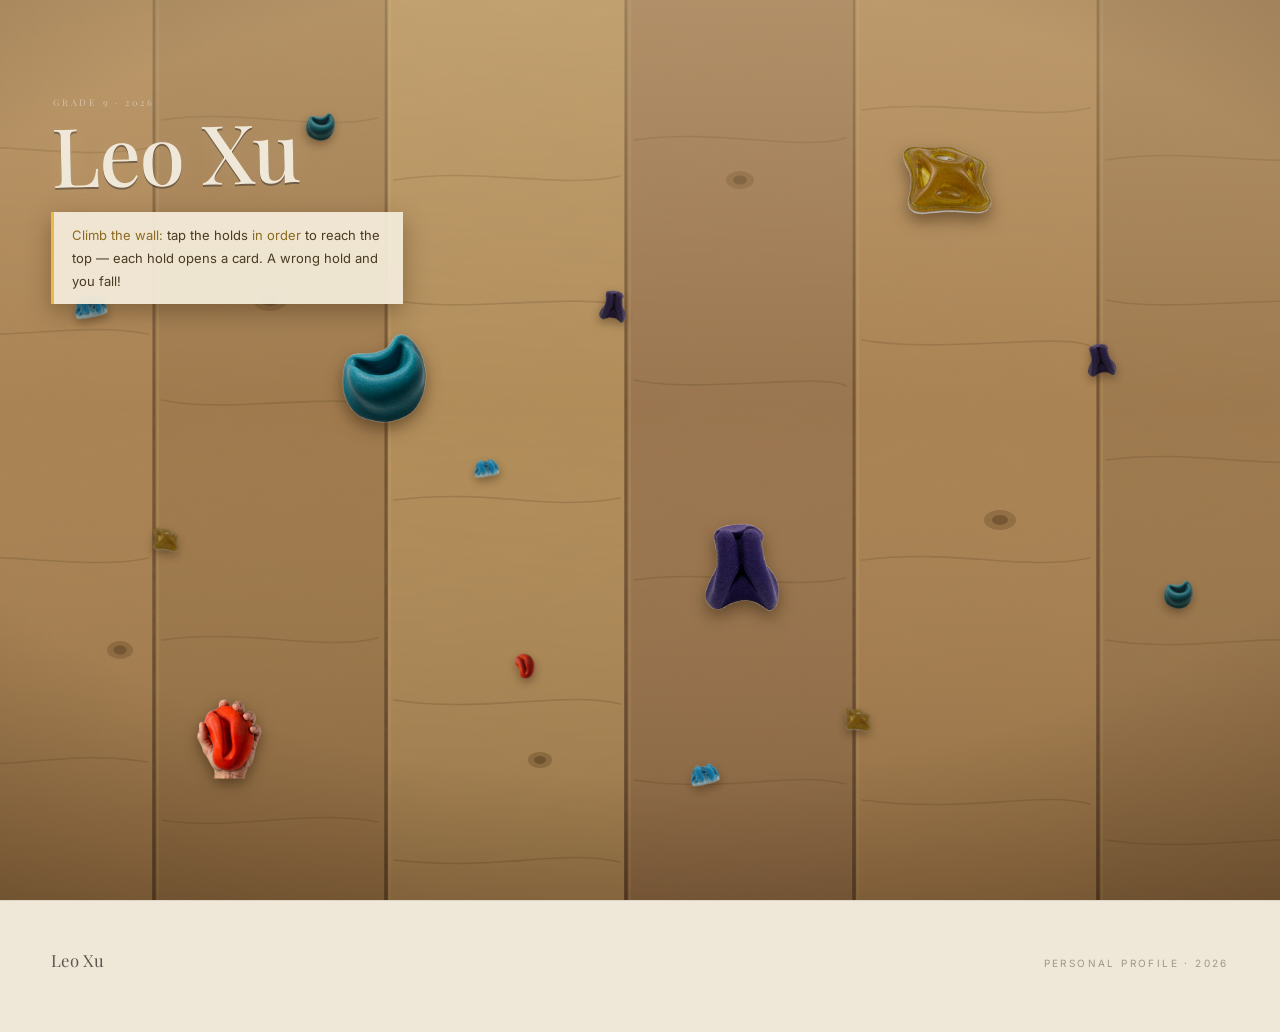
==== index.html @ c15e70cd "Hand now grips a colored hold instead of floating over it - New grip pose photos via image-to-image " ====
<!DOCTYPE html>
<html lang="en">
<head>
  <meta charset="utf-8" />
  <meta name="viewport" content="width=device-width, initial-scale=1" />
  <title>Leo Xu</title>
  <meta name="description" content="Leo Xu — personal profile. Climb the wall: tap the holds in order to explore." />

  <link rel="preconnect" href="https://fonts.googleapis.com" />
  <link rel="preconnect" href="https://fonts.gstatic.com" crossorigin />
  <link
    href="https://fonts.googleapis.com/css2?family=Playfair+Display:ital,wght@0,400;0,500;0,600;1,400&family=Inter:wght@300;400&display=swap"
    rel="stylesheet"
  />
  <link rel="stylesheet" href="css/style.css" />
</head>

<body>
  <!-- ===================== Climbing wall ===================== -->
  <!-- The whole site IS this wall. Four holds form a route from the ground
       to the top; tap them in order (Help is the last, at the top). Each
       hold opens a popup card. A wrong hold makes you fall and resets. -->
  <main class="wall" id="wall">
    <!-- wooden rock face -->
    <svg class="wall__rock" viewBox="0 0 1440 900" preserveAspectRatio="xMidYMid slice" aria-hidden="true" focusable="false">
      <defs>
        <filter id="woodGrain" x="0" y="0" width="100%" height="100%">
          <feTurbulence type="fractalNoise" baseFrequency="0.016 0.12" numOctaves="4" seed="9" stitchTiles="stitch" />
          <feColorMatrix type="matrix" values="0 0 0 0 0.30  0 0 0 0 0.20  0 0 0 0 0.09  0 0 0 0.45 0" />
        </filter>
        <linearGradient id="woodBase" x1="0" y1="0" x2="0" y2="1">
          <stop offset="0%" stop-color="#b28d5a" />
          <stop offset="55%" stop-color="#966f45" />
          <stop offset="100%" stop-color="#75573a" />
        </linearGradient>
        <linearGradient id="woodLight" x1="0" y1="0" x2="0" y2="1">
          <stop offset="0%" stop-color="#f0d9ae" stop-opacity="0.30" />
          <stop offset="45%" stop-color="#f0d9ae" stop-opacity="0.05" />
          <stop offset="100%" stop-color="#3a2410" stop-opacity="0.22" />
        </linearGradient>
      </defs>

      <rect width="1440" height="900" fill="url(#woodBase)" />

      <!-- vertical planks -->
      <g>
        <rect x="0" y="0" width="232" height="900" fill="#a87f4f" />
        <rect x="236" y="0" width="228" height="900" fill="#9c7548" />
        <rect x="468" y="0" width="236" height="900" fill="#b08a56" />
        <rect x="708" y="0" width="224" height="900" fill="#96704a" />
        <rect x="936" y="0" width="240" height="900" fill="#a87f4f" />
        <rect x="1180" y="0" width="260" height="900" fill="#9a7449" />
      </g>

      <!-- plank seams: shadow + highlight -->
      <g stroke="#4a3016" stroke-opacity="0.6" stroke-width="3">
        <line x1="234" y1="0" x2="234" y2="900" />
        <line x1="466" y1="0" x2="466" y2="900" />
        <line x1="706" y1="0" x2="706" y2="900" />
        <line x1="934" y1="0" x2="934" y2="900" />
        <line x1="1178" y1="0" x2="1178" y2="900" />
      </g>
      <g stroke="#d9b985" stroke-opacity="0.22" stroke-width="1.5">
        <line x1="238" y1="0" x2="238" y2="900" />
        <line x1="470" y1="0" x2="470" y2="900" />
        <line x1="710" y1="0" x2="710" y2="900" />
        <line x1="938" y1="0" x2="938" y2="900" />
        <line x1="1182" y1="0" x2="1182" y2="900" />
      </g>

      <!-- wood grain -->
      <g stroke="#5a3d1e" stroke-opacity="0.28" fill="none" stroke-width="1.6" stroke-linecap="round">
        <path d="M6 150 C 70 138, 150 162, 228 148" />
        <path d="M6 330 C 80 344, 160 320, 228 334" />
        <path d="M6 560 C 60 548, 170 572, 228 558" />
        <path d="M6 760 C 90 774, 140 748, 228 762" />
        <path d="M242 120 C 320 108, 400 132, 458 118" />
        <path d="M242 400 C 300 414, 420 392, 458 406" />
        <path d="M242 640 C 330 628, 400 652, 458 638" />
        <path d="M242 820 C 310 832, 390 808, 458 822" />
        <path d="M474 180 C 560 166, 640 190, 700 176" />
        <path d="M474 300 C 540 314, 660 292, 700 306" />
        <path d="M474 500 C 580 488, 620 512, 700 498" />
        <path d="M474 700 C 560 714, 650 690, 700 704" />
        <path d="M474 860 C 580 872, 640 848, 700 862" />
        <path d="M714 140 C 800 128, 880 152, 926 138" />
        <path d="M714 380 C 780 394, 900 372, 926 386" />
        <path d="M714 580 C 800 568, 860 592, 926 578" />
        <path d="M714 780 C 810 794, 870 770, 926 784" />
        <path d="M942 110 C 1030 98, 1110 122, 1170 108" />
        <path d="M942 340 C 1020 354, 1140 332, 1170 346" />
        <path d="M942 560 C 1040 548, 1100 572, 1170 558" />
        <path d="M942 800 C 1050 814, 1120 790, 1170 804" />
        <path d="M1186 160 C 1270 146, 1350 170, 1434 156" />
        <path d="M1186 300 C 1250 314, 1370 292, 1434 306" />
        <path d="M1186 460 C 1280 448, 1340 472, 1434 458" />
        <path d="M1186 640 C 1270 654, 1350 630, 1434 644" />
        <path d="M1186 840 C 1290 854, 1360 830, 1434 844" />
      </g>

      <!-- knots -->
      <g>
        <ellipse cx="350" cy="300" rx="17" ry="11" fill="#6b4a24" opacity="0.45" />
        <ellipse cx="350" cy="300" rx="9" ry="6" fill="#4a3016" opacity="0.5" />
        <ellipse cx="350" cy="300" rx="3.5" ry="2.5" fill="#3a2410" opacity="0.55" />
        <ellipse cx="820" cy="180" rx="14" ry="9" fill="#6b4a24" opacity="0.45" />
        <ellipse cx="820" cy="180" rx="7" ry="4.5" fill="#4a3016" opacity="0.5" />
        <ellipse cx="1080" cy="520" rx="16" ry="10" fill="#6b4a24" opacity="0.45" />
        <ellipse cx="1080" cy="520" rx="8" ry="5" fill="#4a3016" opacity="0.5" />
        <ellipse cx="200" cy="650" rx="13" ry="9" fill="#6b4a24" opacity="0.45" />
        <ellipse cx="200" cy="650" rx="6.5" ry="4.5" fill="#4a3016" opacity="0.5" />
        <ellipse cx="620" cy="760" rx="12" ry="8" fill="#6b4a24" opacity="0.45" />
        <ellipse cx="620" cy="760" rx="6" ry="4" fill="#4a3016" opacity="0.5" />
      </g>

      <!-- grain + light -->
      <rect width="1440" height="900" filter="url(#woodGrain)" opacity="0.4" />
      <rect width="1440" height="900" fill="url(#woodLight)" />
    </svg>

    <!-- climbing route — one segment per gap, revealed as holds light up -->
    <svg class="wall__route" viewBox="0 0 100 100" preserveAspectRatio="none" aria-hidden="true" focusable="false">
      <line class="route-seg" x1="18" y1="82" x2="58" y2="63" />
      <line class="route-seg" x1="58" y1="63" x2="30" y2="42" />
      <line class="route-seg" x1="30" y1="42" x2="74" y2="20" />
    </svg>

    <!-- decorative holds — just for looks, not part of the route -->
    <div class="dholds" aria-hidden="true">
      <span class="dhold dhold--blue" style="--x: 7%; --y: 34%; --s: 34px; --r: -12deg"></span>
      <span class="dhold dhold--amber" style="--x: 13%; --y: 60%; --s: 28px; --r: 8deg"></span>
      <span class="dhold dhold--teal" style="--x: 25%; --y: 14%; --s: 30px; --r: 14deg"></span>
      <span class="dhold dhold--red" style="--x: 41%; --y: 74%; --s: 26px; --r: -8deg"></span>
      <span class="dhold dhold--purple" style="--x: 48%; --y: 34%; --s: 32px; --r: 10deg"></span>
      <span class="dhold dhold--blue" style="--x: 55%; --y: 86%; --s: 30px; --r: -14deg"></span>
      <span class="dhold dhold--amber" style="--x: 67%; --y: 80%; --s: 28px; --r: 6deg"></span>
      <span class="dhold dhold--purple" style="--x: 86%; --y: 40%; --s: 34px; --r: -6deg"></span>
      <span class="dhold dhold--teal" style="--x: 92%; --y: 66%; --s: 30px; --r: 12deg"></span>
      <span class="dhold dhold--blue" style="--x: 38%; --y: 52%; --s: 26px; --r: -10deg"></span>
    </div>

    <!-- chalk title + how-to hint -->
    <div class="wall__head">
      <p class="wall__eyebrow">Grade 9 &middot; 2026</p>
      <h1 class="wall__name">Leo Xu</h1>
      <p class="wall__hint">
        <b>Climb the wall:</b> tap the holds <b>in order</b> to reach the top
        &mdash; each hold opens a card. A wrong hold and you fall!
      </p>
    </div>

    <!-- the hand (photo) — gripping the current hold -->
    <div class="climber" id="climber" aria-hidden="true">
      <img src="assets/holds/grip-red.png" alt="" width="284" height="284" />
    </div>

    <!-- ===================== Holds (climb order) ====================
         1. About me (ground, left)      2. Rock Climbing (right)
         3. Projects (left)              4. Help (the top, last)       -->
    <button
      class="hold hold--red"
      type="button"
      data-step="0"
      data-modal="modal-about"
      data-name="About me"
      data-color="red"
      style="--x: 18%; --y: 82%"
      aria-label="Climbing hold 1 of 4 — About me"
    >
      <span class="hold__rock" aria-hidden="true"></span>
      <span class="hold__tag" aria-hidden="true">About me</span>
    </button>

    <button
      class="hold hold--purple"
      type="button"
      data-step="1"
      data-modal="modal-climbing"
      data-name="Rock Climbing"
      data-color="purple"
      style="--x: 58%; --y: 63%"
      aria-label="Climbing hold 2 of 4 — Rock Climbing"
    >
      <span class="hold__rock" aria-hidden="true"></span>
      <span class="hold__tag" aria-hidden="true">Rock Climbing</span>
    </button>

    <button
      class="hold hold--teal"
      type="button"
      data-step="2"
      data-modal="modal-projects"
      data-name="Projects"
      data-color="teal"
      style="--x: 30%; --y: 42%"
      aria-label="Climbing hold 3 of 4 — Projects"
    >
      <span class="hold__rock" aria-hidden="true"></span>
      <span class="hold__tag" aria-hidden="true">Projects</span>
    </button>

    <button
      class="hold hold--amber"
      type="button"
      data-step="3"
      data-modal="modal-help"
      data-name="Help"
      data-color="amber"
      style="--x: 74%; --y: 20%"
      aria-label="Climbing hold 4 of 4 — Help, the last hold"
    >
      <span class="hold__rock" aria-hidden="true"></span>
      <span class="hold__tag" aria-hidden="true">Help</span>
    </button>

    <!-- feedback is purely visual: holds light up, the wall shakes, the route falls -->
  </main>

  <!-- ===================== Footer ===================== -->
  <footer class="site-footer">
    <p class="site-footer__mark">Leo Xu</p>
    <p class="site-footer__meta">Personal profile &middot; 2026</p>
  </footer>

  <!-- ===================== Popup cards ===================== -->
  <!-- TODO(About me): 占位内容——以后把真正的自我介绍放在这段 modal__text 里即可 -->
  <div class="modal" id="modal-about" aria-hidden="true">
    <div class="modal__backdrop" data-close></div>
    <div class="modal__panel" role="dialog" aria-modal="true" aria-labelledby="modal-about-title">
      <button class="modal__close" type="button" data-close aria-label="Close">
        <svg viewBox="0 0 16 16" width="13" height="13" aria-hidden="true"><path d="M2 2 L14 14 M14 2 L2 14" stroke="currentColor" stroke-width="2" stroke-linecap="round" fill="none"/></svg>
      </button>
      <div class="modal__body">
        <p class="modal__eyebrow">Leo Xu &middot; Grade 9 &middot; 2026</p>
        <h2 class="modal__title" id="modal-about-title">About me</h2>
        <p class="modal__text">
          This card is a work in progress &mdash; I'm still deciding what
          belongs here. For now, the quickest way to know me is through
          what I can help with.
        </p>
      </div>
    </div>
  </div>

  <!-- TODO(Rock Climbing): 占位内容——以后把攀岩故事/照片放在这段 modal__text 里即可 -->
  <div class="modal" id="modal-climbing" aria-hidden="true">
    <div class="modal__backdrop" data-close></div>
    <div class="modal__panel" role="dialog" aria-modal="true" aria-labelledby="modal-climbing-title">
      <button class="modal__close" type="button" data-close aria-label="Close">
        <svg viewBox="0 0 16 16" width="13" height="13" aria-hidden="true"><path d="M2 2 L14 14 M14 2 L2 14" stroke="currentColor" stroke-width="2" stroke-linecap="round" fill="none"/></svg>
      </button>
      <div class="modal__body">
        <p class="modal__eyebrow">Leo Xu &middot; Grade 9 &middot; 2026</p>
        <h2 class="modal__title" id="modal-climbing-title">Rock Climbing</h2>
        <p class="modal__text">
          Nothing here yet &mdash; indoor walls, chalked hands, and the
          quiet before the first move. Check back soon.
        </p>
      </div>
    </div>
  </div>

  <!-- TODO(Projects): 占位内容——以后把做过的项目放在这段 modal__text 里即可 -->
  <div class="modal" id="modal-projects" aria-hidden="true">
    <div class="modal__backdrop" data-close></div>
    <div class="modal__panel" role="dialog" aria-modal="true" aria-labelledby="modal-projects-title">
      <button class="modal__close" type="button" data-close aria-label="Close">
        <svg viewBox="0 0 16 16" width="13" height="13" aria-hidden="true"><path d="M2 2 L14 14 M14 2 L2 14" stroke="currentColor" stroke-width="2" stroke-linecap="round" fill="none"/></svg>
      </button>
      <div class="modal__body">
        <p class="modal__eyebrow">Leo Xu &middot; Grade 9 &middot; 2026</p>
        <h2 class="modal__title" id="modal-projects-title">Projects</h2>
        <p class="modal__text">
          Nothing here yet &mdash; this website itself started as a design
          file, so it will probably be the first thing on the list.
        </p>
      </div>
    </div>
  </div>

  <!-- Help — the last hold. TODO(Help): 三张提议卡内容可继续修改 -->
  <div class="modal" id="modal-help" aria-hidden="true">
    <div class="modal__backdrop" data-close></div>
    <div class="modal__panel" role="dialog" aria-modal="true" aria-labelledby="modal-help-title">
      <button class="modal__close" type="button" data-close aria-label="Close">
        <svg viewBox="0 0 16 16" width="13" height="13" aria-hidden="true"><path d="M2 2 L14 14 M14 2 L2 14" stroke="currentColor" stroke-width="2" stroke-linecap="round" fill="none"/></svg>
      </button>
      <div class="modal__body">
        <p class="modal__eyebrow">Ask me about &middot; I can help you with</p>
        <h2 class="modal__title" id="modal-help-title">How I can help</h2>
        <p class="modal__sub">
          Not a class &mdash; just things I enjoy doing together. Pick one
          and say hi.
        </p>

        <div class="offers">
          <!-- Offer 01: Delta Force — coin runs -->
          <article class="offer">
            <div class="offer__head">
              <p class="offer__eyebrow">Offer 01 &middot; Gaming</p>
              <h3 class="offer__title">Delta Force &middot; 跑币</h3>
              <p class="offer__summary">
                Farm maps together and learn to extract safely &mdash; I'll
                show you the routes that pay.
              </p>
            </div>
            <details class="offer__details">
              <summary class="offer__toggle">
                <span>Activity details</span>
                <span class="offer__toggle-icon" aria-hidden="true"></span>
              </summary>
              <div class="offer__body">
                <dl class="offer__row">
                  <dt>Who</dt>
                  <dd>Anyone who wants to learn the game or find regular teammates.</dd>
                </dl>
                <dl class="offer__row">
                  <dt>What</dt>
                  <dd>Co-op runs &mdash; learn the routes, loot smart, and get out alive together.</dd>
                </dl>
                <dl class="offer__row">
                  <dt>Time</dt>
                  <dd>About 1 hour, 1&ndash;2 times a week.</dd>
                </dl>
                <dl class="offer__row">
                  <dt>Start</dt>
                  <dd>Say &ldquo;want to run?&rdquo; at school &mdash; first run I'll lead.</dd>
                </dl>
              </div>
            </details>
          </article>

          <!-- Offer 02: Genshin Impact — daily grinding -->
          <article class="offer">
            <div class="offer__head">
              <p class="offer__eyebrow">Offer 02 &middot; Gaming</p>
              <h3 class="offer__title">Genshin Impact &middot; 代肝</h3>
              <p class="offer__summary">
                Dailies, resin, and events &mdash; clear them together, or
                get a plan for what's worth your time.
              </p>
            </div>
            <details class="offer__details">
              <summary class="offer__toggle">
                <span>Activity details</span>
                <span class="offer__toggle-icon" aria-hidden="true"></span>
              </summary>
              <div class="offer__body">
                <dl class="offer__row">
                  <dt>Who</dt>
                  <dd>Anyone learning the game or coming back after a break.</dd>
                </dl>
                <dl class="offer__row">
                  <dt>What</dt>
                  <dd>Play together &mdash; dailies, resin, and a plan for what to level first.</dd>
                </dl>
                <dl class="offer__row">
                  <dt>Time</dt>
                  <dd>A few 30-minute slots a week.</dd>
                </dl>
                <dl class="offer__row">
                  <dt>Start</dt>
                  <dd>Tell me what you're working on and we'll book a slot.</dd>
                </dl>
              </div>
            </details>
          </article>

          <!-- Offer 03: Craftsmanship -->
          <article class="offer">
            <div class="offer__head">
              <p class="offer__eyebrow">Offer 03 &middot; Craft</p>
              <h3 class="offer__title">Craftsmanship</h3>
              <p class="offer__summary">
                Take one idea from rough sketch to something you can hold.
              </p>
            </div>
            <details class="offer__details">
              <summary class="offer__toggle">
                <span>Activity details</span>
                <span class="offer__toggle-icon" aria-hidden="true"></span>
              </summary>
              <div class="offer__body">
                <dl class="offer__row">
                  <dt>Who</dt>
                  <dd>Anyone who wants to make something but doesn't know where to start.</dd>
                </dl>
                <dl class="offer__row">
                  <dt>What</dt>
                  <dd>One small project, start to finish &mdash; sketch, materials, and fixing mistakes together.</dd>
                </dl>
                <dl class="offer__row">
                  <dt>Time</dt>
                  <dd>A weekend session every other week, 1&ndash;2 hours.</dd>
                </dl>
                <dl class="offer__row">
                  <dt>Start</dt>
                  <dd>Bring an idea (or just curiosity) and we'll book a weekend.</dd>
                </dl>
              </div>
            </details>
          </article>
        </div>

        <p class="help__outro">
          Ready? Catch me at school, or
          <a href="https://github.com/KittyCX" target="_blank" rel="noopener">ping me on GitHub</a>.
        </p>
      </div>
    </div>
  </div>

  <script src="js/climb.js"></script>
</body>
</html>
---- css/style.css ----
/* ==========================================================================
   Leo Xu — personal profile page
   The whole site is one page: a wooden climbing wall. Tap the holds in
   order to climb; each hold lights up and opens a popup card.
   Tokens: warm wood + gold + chalk paper.
   ========================================================================== */

/* --------------------------------------------------------------------------
   1. Design tokens
   -------------------------------------------------------------------------- */
:root {
  /* palette — sampled from the design canvas */
  --ink-900: #070c1c;
  --ink-800: #0b1126;

  --gold-500: #e9b949;
  --gold-400: #f0c463;
  --gold-200: #fbe7b8;

  --paper-50: #efe7d8;
  --paper-700: #5d564c;

  /* type */
  --font-display: "Playfair Display", "Iowan Old Style", Georgia, serif;
  --font-body: "Inter", -apple-system, BlinkMacSystemFont, "Segoe UI", Roboto, sans-serif;

  --text-section: clamp(20px, 2.2vw, 30px);
  --text-eyebrow: clamp(9px, 0.72vw, 10px);
  --text-note: clamp(12px, 1vw, 14px);

  /* layout */
  --gutter: clamp(20px, 4vw, 58px);
}

/* --------------------------------------------------------------------------
   2. Reset
   -------------------------------------------------------------------------- */
*,
*::before,
*::after {
  box-sizing: border-box;
}

html {
  scroll-behavior: smooth;
}

body {
  margin: 0;
  background: var(--paper-50);
  color: var(--ink-800);
  font-family: var(--font-body);
  font-size: 16px;
  line-height: 1.6;
  -webkit-font-smoothing: antialiased;
  -moz-osx-font-smoothing: grayscale;
  overflow-x: hidden;
}

img {
  max-width: 100%;
  height: auto;
}

::selection {
  background: rgba(233, 185, 73, 0.28);
}

/* --------------------------------------------------------------------------
   3. Climbing wall (the whole homepage)
   -------------------------------------------------------------------------- */
.wall {
  position: relative;
  min-height: 100vh;
  overflow: hidden;
  background: linear-gradient(180deg, #a87f4f 0%, #75573a 100%);
}

.wall__rock,
.wall__route {
  position: absolute;
  inset: 0;
  width: 100%;
  height: 100%;
  pointer-events: none;
}

.wall__rock {
  z-index: 0;
}

.wall__route {
  z-index: 1;
}

/* edge falloff so the wall feels lit from above */
.wall::after {
  content: "";
  position: absolute;
  inset: 0;
  z-index: 2;
  pointer-events: none;
  background: radial-gradient(115% 85% at 50% 42%, rgba(0, 0, 0, 0) 52%, rgba(38, 22, 6, 0.45) 100%);
}

/* route segments between holds — hidden until both ends are lit */
.route-seg {
  stroke: var(--gold-500);
  stroke-width: 2.5;
  stroke-linecap: round;
  opacity: 0;
  transition: opacity 320ms ease;
  vector-effect: non-scaling-stroke;
}

.route-seg.is-on {
  opacity: 0.85;
}

/* chalk heading + how-to hint */
.wall__head {
  position: absolute;
  z-index: 3;
  top: calc(var(--gutter) + 44px);
  left: var(--gutter);
  max-width: min(540px, 64vw);
}

.wall__eyebrow {
  margin: 0 0 0 2px;
  font-family: var(--font-display);
  font-weight: 400;
  font-size: var(--text-eyebrow);
  letter-spacing: 0.3em;
  text-transform: uppercase;
  color: rgba(239, 231, 216, 0.55);
}

.wall__name {
  margin: 0;
  font-family: var(--font-display);
  font-weight: 500;
  font-size: clamp(44px, 6.4vw, 92px);
  line-height: 0.98;
  letter-spacing: -0.01em;
  color: var(--paper-50);
  text-shadow: 0 2px 0 rgba(7, 12, 28, 0.35), 0 0 26px rgba(239, 231, 216, 0.12);
  transform: rotate(-1.2deg);
}

.wall__hint {
  margin: 22px 0 0;
  display: inline-block;
  max-width: 44ch;
  padding: 12px 18px;
  border-left: 3px solid var(--gold-500);
  background: rgba(243, 234, 217, 0.95);
  box-shadow: 0 8px 22px rgba(46, 28, 8, 0.35);
  font-size: 13px;
  line-height: 1.75;
  color: #4a3a22;
}

.wall__hint b {
  font-weight: 400;
  color: #8a6a1f;
}

/* the climber — a real hand photo gripping the current hold */
.climber {
  position: absolute;
  z-index: 5;
  left: 18%;
  top: 82%;
  height: clamp(150px, 16vw, 230px);
  transform: translate(-50%, -50%);
  filter: drop-shadow(0 5px 7px rgba(46, 28, 8, 0.55));
  pointer-events: none;
}

.climber img {
  display: block;
  height: 100%;
  width: auto;
}

/* the wall hold is replaced by the one in the hand while gripped */
.hold.is-gripped .hold__rock {
  opacity: 0;
}

.climber.is-ready {
  transition: left 550ms cubic-bezier(0.45, 0.05, 0.55, 0.95),
    top 550ms cubic-bezier(0.45, 0.05, 0.55, 0.95);
}

.climber.is-falling img {
  animation: climberFall 850ms cubic-bezier(0.5, 0.05, 0.9, 0.4) forwards;
}

@keyframes climberFall {
  0% {
    transform: translateY(0) rotate(0deg);
    opacity: 1;
  }
  100% {
    transform: translateY(85vh) rotate(520deg);
    opacity: 0;
  }
}

/* the holds */
.hold {
  position: absolute;
  left: var(--x);
  top: var(--y);
  z-index: 4;
  width: clamp(58px, 7vw, 92px);
  height: clamp(58px, 7vw, 92px);
  padding: 0;
  border: 0;
  background: none;
  cursor: pointer;
  transform: translate(-50%, -50%);
  transition: transform 220ms ease, opacity 700ms ease;
}

/* hold photos — generated resin holds with the background removed */
.hold--red .hold__rock { background-image: url("../assets/holds/hold-red.png"); }
.hold--purple .hold__rock { background-image: url("../assets/holds/hold-purple.png"); }
.hold--teal .hold__rock { background-image: url("../assets/holds/hold-teal.png"); }
.hold--amber .hold__rock { background-image: url("../assets/holds/hold-amber.png"); }

.hold__rock {
  position: absolute;
  inset: 0;
  background-position: center;
  background-size: contain;
  background-repeat: no-repeat;
  filter: drop-shadow(0 7px 8px rgba(46, 28, 8, 0.5));
  transition: filter 260ms ease;
}

/* gold halo behind a lit hold */
.hold::before {
  content: "";
  position: absolute;
  inset: -28%;
  border-radius: 50%;
  background: radial-gradient(circle, rgba(233, 185, 73, 0.42) 0%, rgba(233, 185, 73, 0) 68%);
  opacity: 0;
  transition: opacity 300ms ease;
  pointer-events: none;
}

.hold.is-lit::before {
  opacity: 1;
}

.hold:hover {
  transform: translate(-50%, -50%) scale(1.07);
}

.hold:focus-visible {
  outline: 2px solid var(--gold-400);
  outline-offset: 6px;
  border-radius: 50%;
}

.hold.is-lit .hold__rock {
  filter: brightness(1.07) saturate(1.12)
    drop-shadow(0 0 12px rgba(233, 185, 73, 0.95))
    drop-shadow(0 0 34px rgba(233, 185, 73, 0.55))
    drop-shadow(0 7px 8px rgba(46, 28, 8, 0.5));
}

.hold__tag {
  position: absolute;
  left: 50%;
  top: calc(100% + 10px);
  transform: translate(-50%, 5px);
  opacity: 0;
  transition: opacity 260ms ease 120ms, transform 260ms ease 120ms;
  font-size: 10px;
  letter-spacing: 0.24em;
  text-transform: uppercase;
  white-space: nowrap;
  color: rgba(239, 231, 216, 0.9);
  text-shadow: 0 1px 5px rgba(0, 0, 0, 0.7);
}

.hold.is-lit .hold__tag {
  opacity: 1;
  transform: translate(-50%, 0);
}

/* wrong hold */
.hold.is-wrong .hold__rock {
  filter: brightness(0.92) saturate(1.5)
    drop-shadow(0 0 12px rgba(226, 72, 48, 0.9))
    drop-shadow(0 0 30px rgba(226, 72, 48, 0.5));
  animation: holdShake 420ms ease;
}

@keyframes holdShake {
  0%,
  100% {
    transform: translateX(0) rotate(0deg);
  }
  20% {
    transform: translateX(-6px) rotate(-4deg);
  }
  40% {
    transform: translateX(6px) rotate(4deg);
  }
  60% {
    transform: translateX(-4px) rotate(-2deg);
  }
  80% {
    transform: translateX(4px) rotate(2deg);
  }
}

/* decorative holds — realistic texture, no interaction */
.dholds {
  position: absolute;
  inset: 0;
  z-index: 2;
  pointer-events: none;
}

.dhold {
  position: absolute;
  left: var(--x);
  top: var(--y);
  width: var(--s);
  height: var(--s);
  transform: translate(-50%, -50%) rotate(var(--r, 0deg));
  background-position: center;
  background-size: contain;
  background-repeat: no-repeat;
  filter: brightness(0.85) saturate(0.92) drop-shadow(0 4px 5px rgba(46, 28, 8, 0.45));
  opacity: 0.92;
}

.dhold--red { background-image: url("../assets/holds/hold-red.png"); }
.dhold--purple { background-image: url("../assets/holds/hold-purple.png"); }
.dhold--teal { background-image: url("../assets/holds/hold-teal.png"); }
.dhold--amber { background-image: url("../assets/holds/hold-amber.png"); }
.dhold--blue { background-image: url("../assets/holds/hold-blue.png"); }

/* the whole route falls when the climb fails */
.hold.is-falling {
  transform: translate(-50%, calc(-50% + 130vh)) rotate(160deg);
  opacity: 0;
  pointer-events: none;
  transition: transform 750ms cubic-bezier(0.55, 0.06, 0.68, 0.19), opacity 750ms ease;
  transition-delay: var(--fall-delay, 0ms);
}

.wall.is-shake {
  animation: wallShake 420ms ease;
}

@keyframes wallShake {
  0%,
  100% {
    transform: translate(0, 0);
  }
  15% {
    transform: translate(-8px, 3px);
  }
  30% {
    transform: translate(7px, -4px);
  }
  45% {
    transform: translate(-6px, -2px);
  }
  60% {
    transform: translate(5px, 3px);
  }
  80% {
    transform: translate(-3px, 1px);
  }
}

/* --------------------------------------------------------------------------
   4. Popup cards (opened by the holds)
   -------------------------------------------------------------------------- */
.modal {
  position: fixed;
  inset: 0;
  z-index: 200;
  display: none;
  align-items: center;
  justify-content: center;
  padding: var(--gutter);
}

.modal.is-open {
  display: flex;
}

.modal__backdrop {
  position: absolute;
  inset: 0;
  background: rgba(30, 18, 6, 0.66);
  -webkit-backdrop-filter: blur(3px);
  backdrop-filter: blur(3px);
  animation: modalFade 220ms ease;
}

.modal__panel {
  position: relative;
  z-index: 1;
  width: min(760px, 100%);
  max-height: min(86vh, 920px);
  overflow-y: auto;
  background: var(--paper-50);
  border: 1px solid rgba(93, 86, 76, 0.2);
  box-shadow: 0 30px 80px rgba(20, 12, 4, 0.5);
  animation: modalRise 280ms cubic-bezier(0.2, 0.8, 0.3, 1);
}

@keyframes modalFade {
  from {
    opacity: 0;
  }
  to {
    opacity: 1;
  }
}

@keyframes modalRise {
  from {
    opacity: 0;
    transform: translateY(20px) scale(0.98);
  }
  to {
    opacity: 1;
    transform: none;
  }
}

.modal__close {
  position: absolute;
  top: 12px;
  right: 12px;
  z-index: 2;
  display: flex;
  align-items: center;
  justify-content: center;
  width: 34px;
  height: 34px;
  padding: 0;
  border: 1px solid rgba(93, 86, 76, 0.25);
  border-radius: 50%;
  background: rgba(239, 231, 216, 0.9);
  color: var(--paper-700);
  cursor: pointer;
  transition: color 160ms ease, border-color 160ms ease, background-color 160ms ease;
}

.modal__close:hover {
  color: var(--ink-800);
  border-color: var(--gold-500);
  background: #fff;
}

.modal__close:focus-visible {
  outline: 2px solid var(--gold-500);
  outline-offset: 2px;
}

.modal__body {
  padding: clamp(30px, 4.5vw, 52px);
}

.modal__eyebrow {
  margin: 0;
  font-size: 9px;
  letter-spacing: 0.32em;
  text-transform: uppercase;
  color: rgba(233, 185, 73, 0.9);
}

.modal__title {
  margin: 12px 0 0;
  font-family: var(--font-display);
  font-weight: 500;
  font-size: clamp(28px, 3.6vw, 44px);
  line-height: 1.08;
  letter-spacing: 0.01em;
  color: var(--ink-800);
}

.modal__sub {
  margin: 14px 0 0;
  max-width: 52ch;
  font-family: var(--font-display);
  font-style: italic;
  font-size: var(--text-note);
  line-height: 1.8;
  color: var(--paper-700);
}

.modal__text {
  margin: 18px 0 0;
  max-width: 56ch;
  font-size: 15px;
  line-height: 1.85;
  color: var(--paper-700);
}

/* offer cards inside the Help card — one column, they are wide enough */
.modal .offers {
  grid-template-columns: minmax(0, 1fr);
  gap: 20px;
  margin-top: clamp(28px, 4vw, 44px);
}

/* keep the page still while a card is open */
body.has-modal {
  overflow: hidden;
}

/* --------------------------------------------------------------------------
   5. Offer cards (inside the Help popup)
   -------------------------------------------------------------------------- */
.offers {
  display: grid;
  grid-template-columns: repeat(2, minmax(0, 1fr));
  gap: clamp(20px, 3vw, 36px);
  margin-top: clamp(34px, 5vw, 56px);
}

.offer {
  display: flex;
  flex-direction: column;
  background: #f8f3e9;
  border: 1px solid rgba(93, 86, 76, 0.16);
  box-shadow: 0 1px 0 rgba(7, 12, 28, 0.03), 0 18px 40px -34px rgba(7, 12, 28, 0.35);
}

.offer__head {
  padding: clamp(24px, 3vw, 34px) clamp(24px, 3vw, 34px) clamp(18px, 2.4vw, 26px);
  border-bottom: 1px solid rgba(93, 86, 76, 0.12);
}

/* cards without expandable details: no divider above the bottom edge */
.offer__head:last-child {
  border-bottom: 0;
  padding-bottom: clamp(24px, 3vw, 34px);
}

.offer__eyebrow {
  margin: 0;
  font-size: 9px;
  letter-spacing: 0.32em;
  text-transform: uppercase;
  color: rgba(233, 185, 73, 0.85);
}

.offer__title {
  margin: 12px 0 0;
  font-family: var(--font-display);
  font-weight: 500;
  font-size: clamp(24px, 2.6vw, 32px);
  line-height: 1.1;
  letter-spacing: 0.01em;
  color: var(--ink-800);
}

.offer__summary {
  margin: 10px 0 0;
  font-family: var(--font-display);
  font-style: italic;
  font-size: var(--text-note);
  line-height: 1.7;
  color: var(--paper-700);
}

/* expandable details — the card's one interactive control */
.offer__details {
  border-top: 1px solid rgba(93, 86, 76, 0.12);
}

.offer__toggle {
  display: flex;
  align-items: center;
  justify-content: space-between;
  gap: 16px;
  padding: 16px clamp(24px, 3vw, 34px);
  cursor: pointer;
  list-style: none;
  font-size: 10px;
  letter-spacing: 0.26em;
  text-transform: uppercase;
  color: var(--paper-700);
  transition: color 160ms ease, background-color 160ms ease;
  user-select: none;
}

.offer__toggle::-webkit-details-marker {
  display: none;
}

.offer__toggle:hover {
  color: var(--ink-800);
  background: rgba(233, 185, 73, 0.08);
}

.offer__toggle:focus-visible {
  outline: 1px solid var(--gold-500);
  outline-offset: -1px;
}

.offer__toggle-icon {
  flex: none;
  width: 12px;
  height: 12px;
  position: relative;
}

.offer__toggle-icon::before,
.offer__toggle-icon::after {
  content: "";
  position: absolute;
  inset: 0;
  margin: auto;
  background: var(--gold-500);
}

.offer__toggle-icon::before {
  width: 12px;
  height: 1px;
}

.offer__toggle-icon::after {
  width: 1px;
  height: 12px;
  transition: transform 180ms ease;
  transform-origin: center;
}

.offer__details[open] .offer__toggle-icon::after {
  transform: scaleY(0);
}

.offer__body {
  padding: 4px clamp(24px, 3vw, 34px) clamp(22px, 2.6vw, 30px);
}

.offer__row {
  display: grid;
  grid-template-columns: 84px 1fr;
  gap: 4px 18px;
  padding: 13px 0;
  border-top: 1px dashed rgba(93, 86, 76, 0.18);
}

.offer__row:first-child {
  border-top: 0;
}

.offer__row dt {
  font-size: 9px;
  letter-spacing: 0.24em;
  text-transform: uppercase;
  line-height: 1.9;
  color: rgba(93, 86, 76, 0.6);
}

.offer__row dd {
  margin: 0;
  font-size: 14px;
  line-height: 1.75;
  color: var(--ink-800);
}

/* closing line under the offers grid */
.help__outro {
  margin: clamp(28px, 4vw, 44px) 0 0;
  font-family: var(--font-display);
  font-style: italic;
  font-size: var(--text-note);
  line-height: 1.8;
  color: var(--paper-700);
}

.help__outro a {
  color: var(--ink-800);
  text-decoration: none;
  border-bottom: 1px solid var(--gold-500);
  padding-bottom: 1px;
  transition: color 160ms ease;
}

.help__outro a:hover {
  color: #8a6a1f;
}

@media (max-width: 760px) {
  .offers {
    grid-template-columns: minmax(0, 1fr);
  }

  .offer__row {
    grid-template-columns: minmax(0, 1fr);
    gap: 2px;
  }
}

/* --------------------------------------------------------------------------
   6. Footer
   -------------------------------------------------------------------------- */
.site-footer {
  display: flex;
  flex-wrap: wrap;
  align-items: baseline;
  justify-content: space-between;
  gap: 12px 28px;
  padding: clamp(26px, 4vw, 46px) var(--gutter) clamp(34px, 5vw, 58px);
  background: var(--paper-50);
  border-top: 1px solid rgba(93, 86, 76, 0.12);
}

.site-footer__mark {
  margin: 0;
  font-family: var(--font-display);
  font-size: clamp(15px, 1.3vw, 18px);
  letter-spacing: 0.01em;
  color: var(--paper-700);
}

.site-footer__meta {
  margin: 0;
  font-size: 10px;
  letter-spacing: 0.24em;
  text-transform: uppercase;
  color: rgba(93, 86, 76, 0.55);
}

/* --------------------------------------------------------------------------
   7. Responsive + reduced motion
   -------------------------------------------------------------------------- */
@media (max-width: 640px) {
  .wall__head {
    max-width: none;
    right: var(--gutter);
  }

  .wall__name {
    font-size: clamp(38px, 10.5vw, 58px);
  }

  .wall__hint {
    margin-top: 16px;
    font-size: 12px;
  }

  .hold {
    width: clamp(50px, 14.5vw, 72px);
    height: clamp(50px, 14.5vw, 72px);
  }

  .hold__tag {
    font-size: 9px;
    letter-spacing: 0.18em;
  }

  .modal {
    padding: 14px;
  }

  .modal__body {
    padding: 26px 20px 30px;
  }

  .site-footer {
    flex-direction: column;
    align-items: flex-start;
    gap: 8px;
  }
}

@media (prefers-reduced-motion: reduce) {
  .wall.is-shake,
  .hold.is-wrong .hold__rock,
  .climber.is-falling img,
  .modal__backdrop,
  .modal__panel {
    animation: none;
  }

  .climber.is-ready,
  .route-seg,
  .hold,
  .hold__tag {
    transition: none;
  }
}
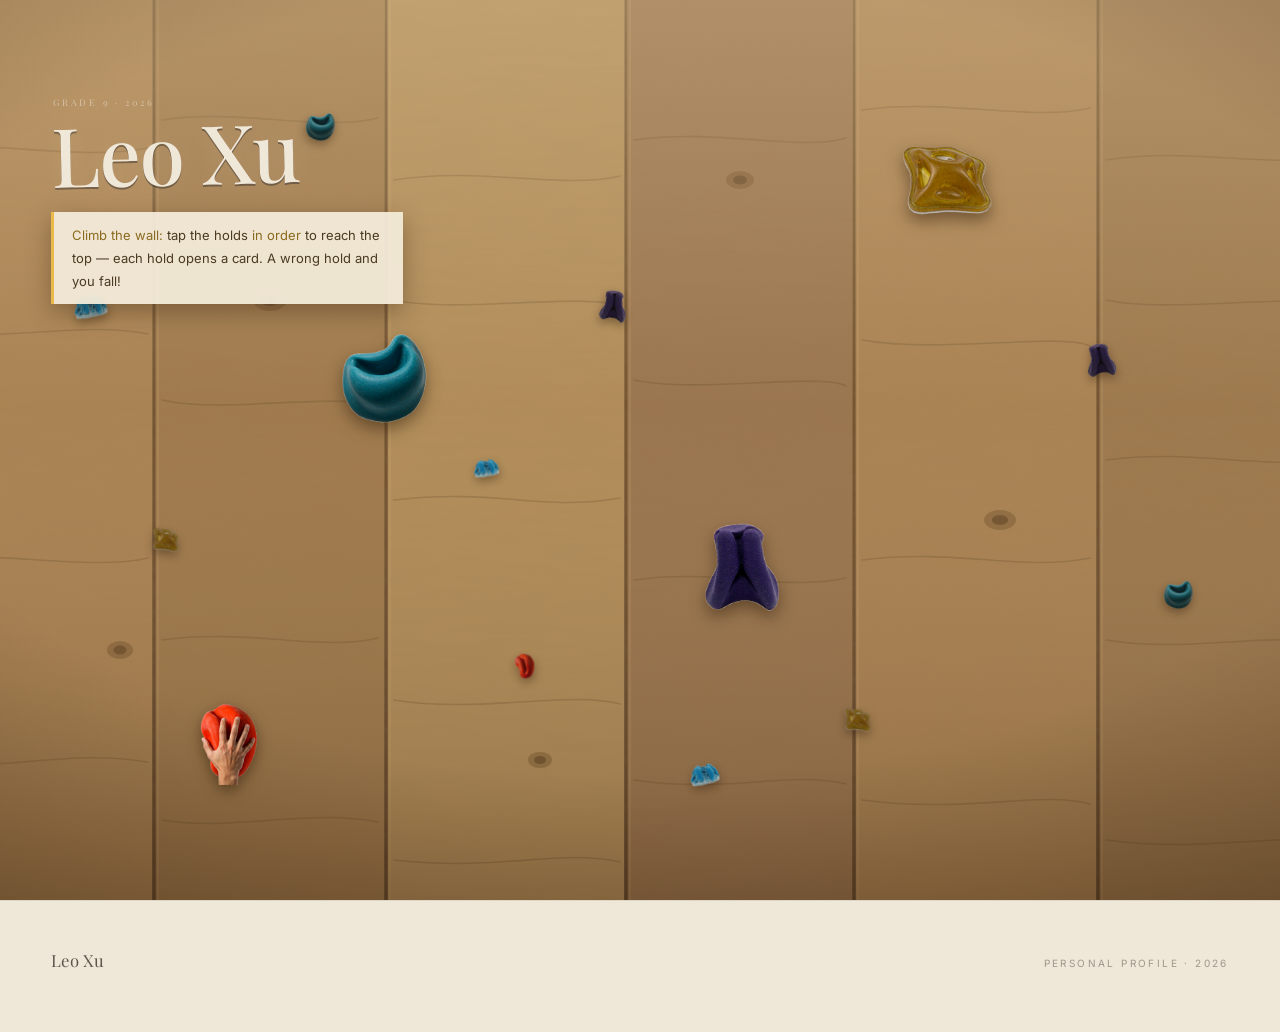
==== commit 3faf9e8f: "Open-hand grip photos that conform to each hold's shape - Regenerated the grip photos after research" ====
--- a/index.html
+++ b/index.html
@@ -149,7 +149,7 @@
       </p>
     </div>
 
-    <!-- the hand (photo) — gripping the current hold -->
+    <!-- the hand (photo) — resting on top of the current hold -->
     <div class="climber" id="climber" aria-hidden="true">
       <img src="assets/holds/grip-red.png" alt="" width="284" height="284" />
     </div>
